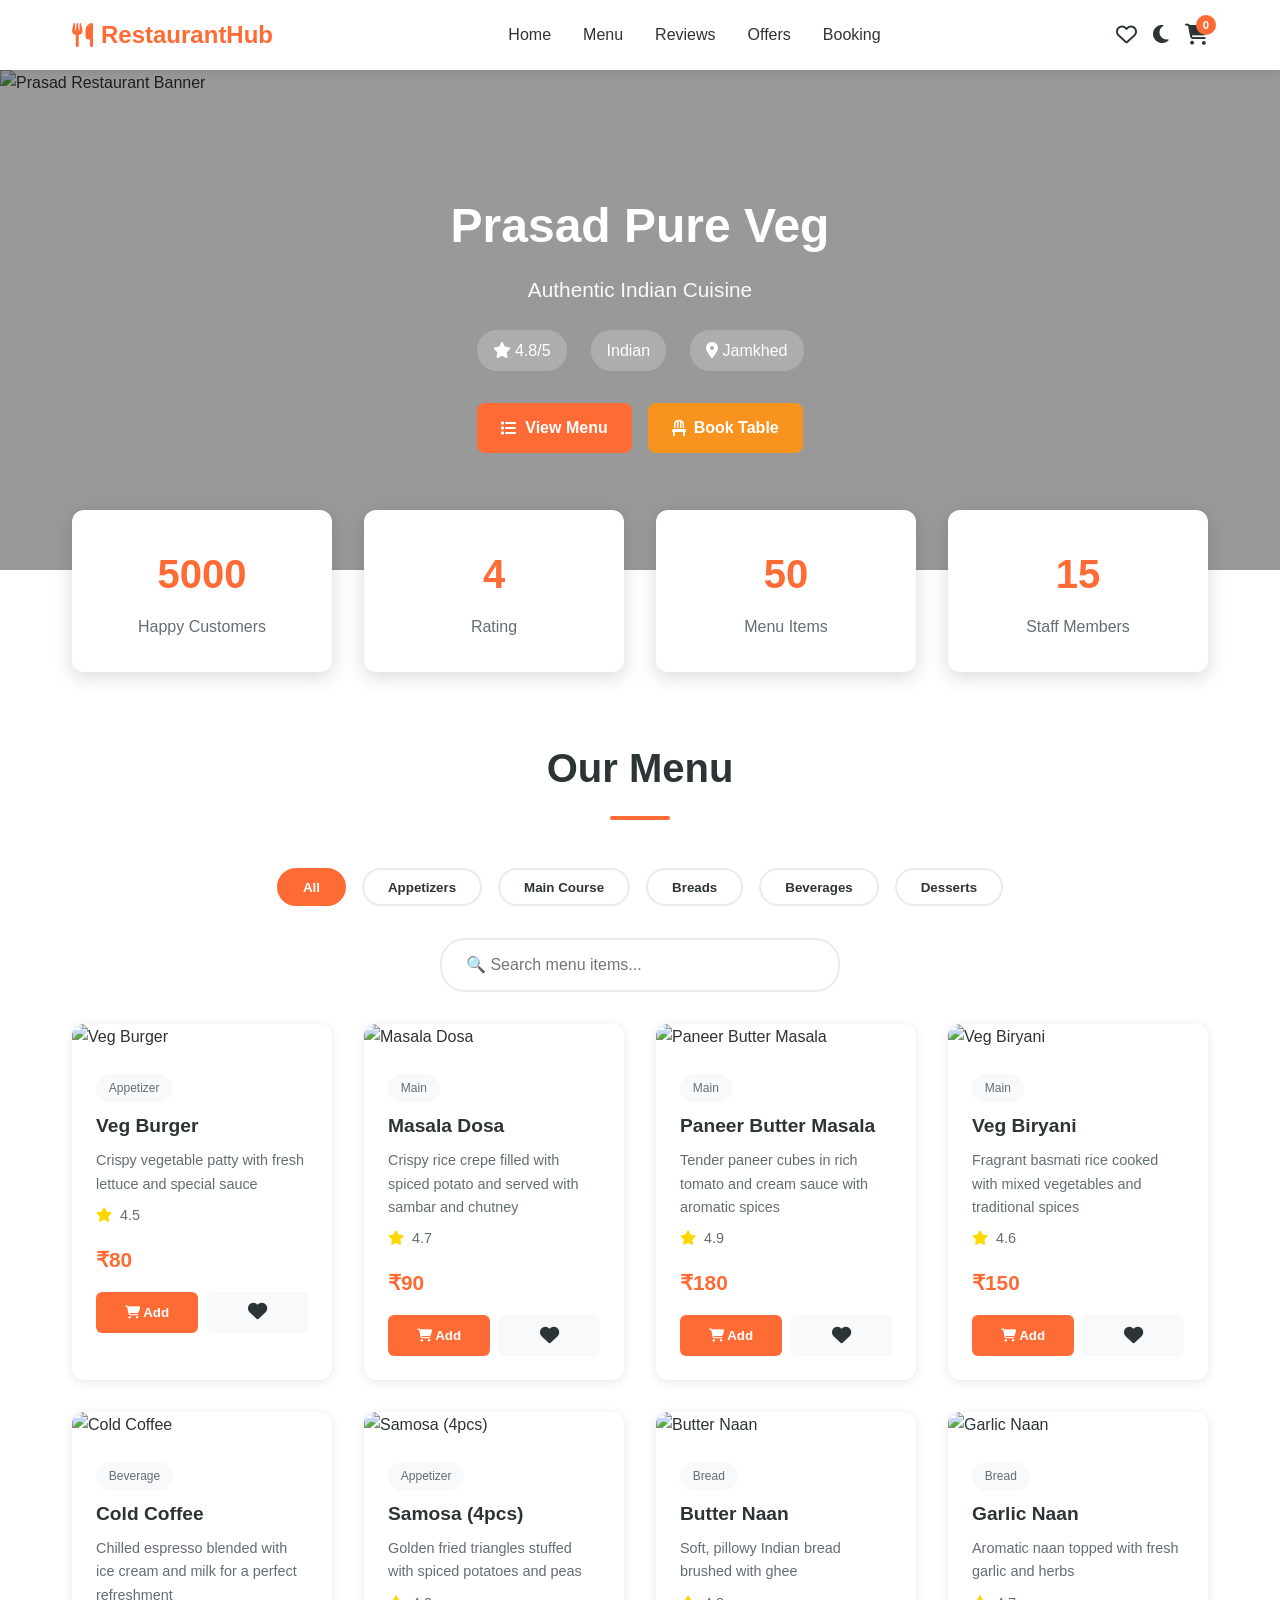
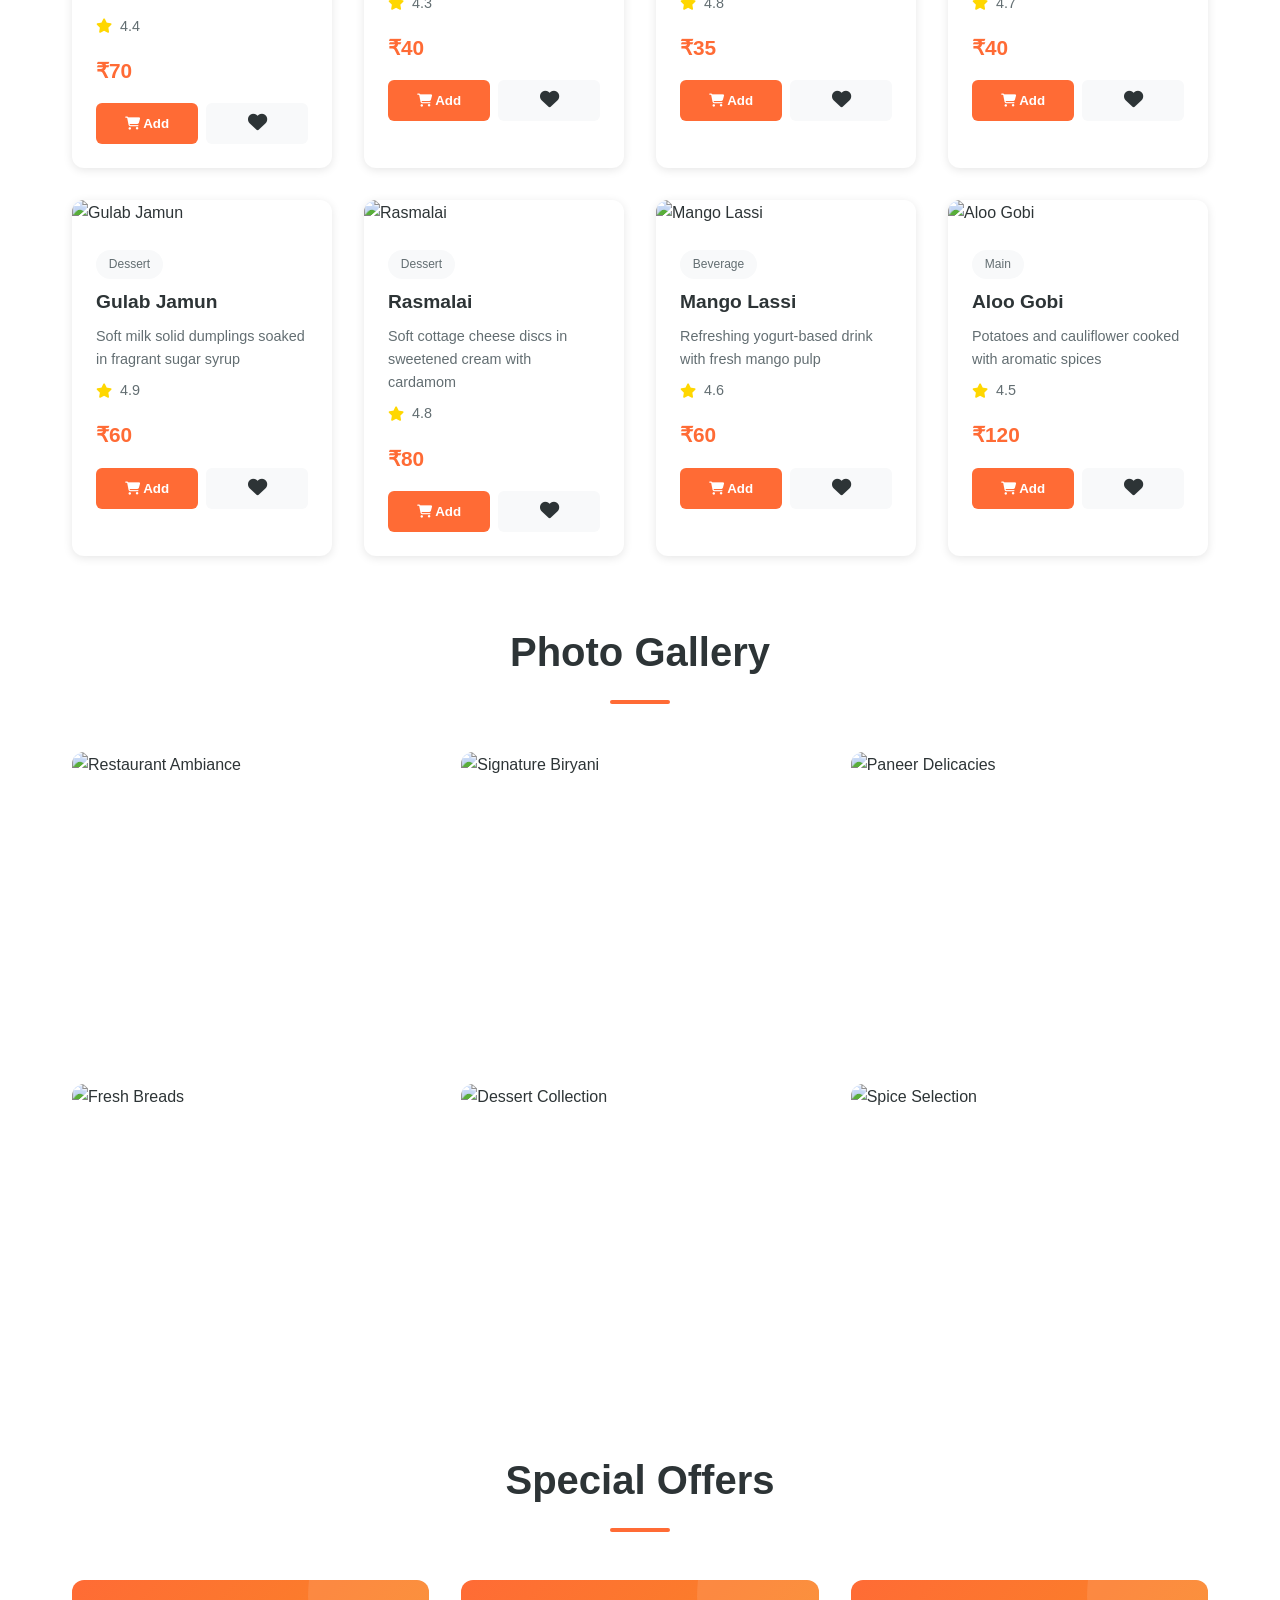
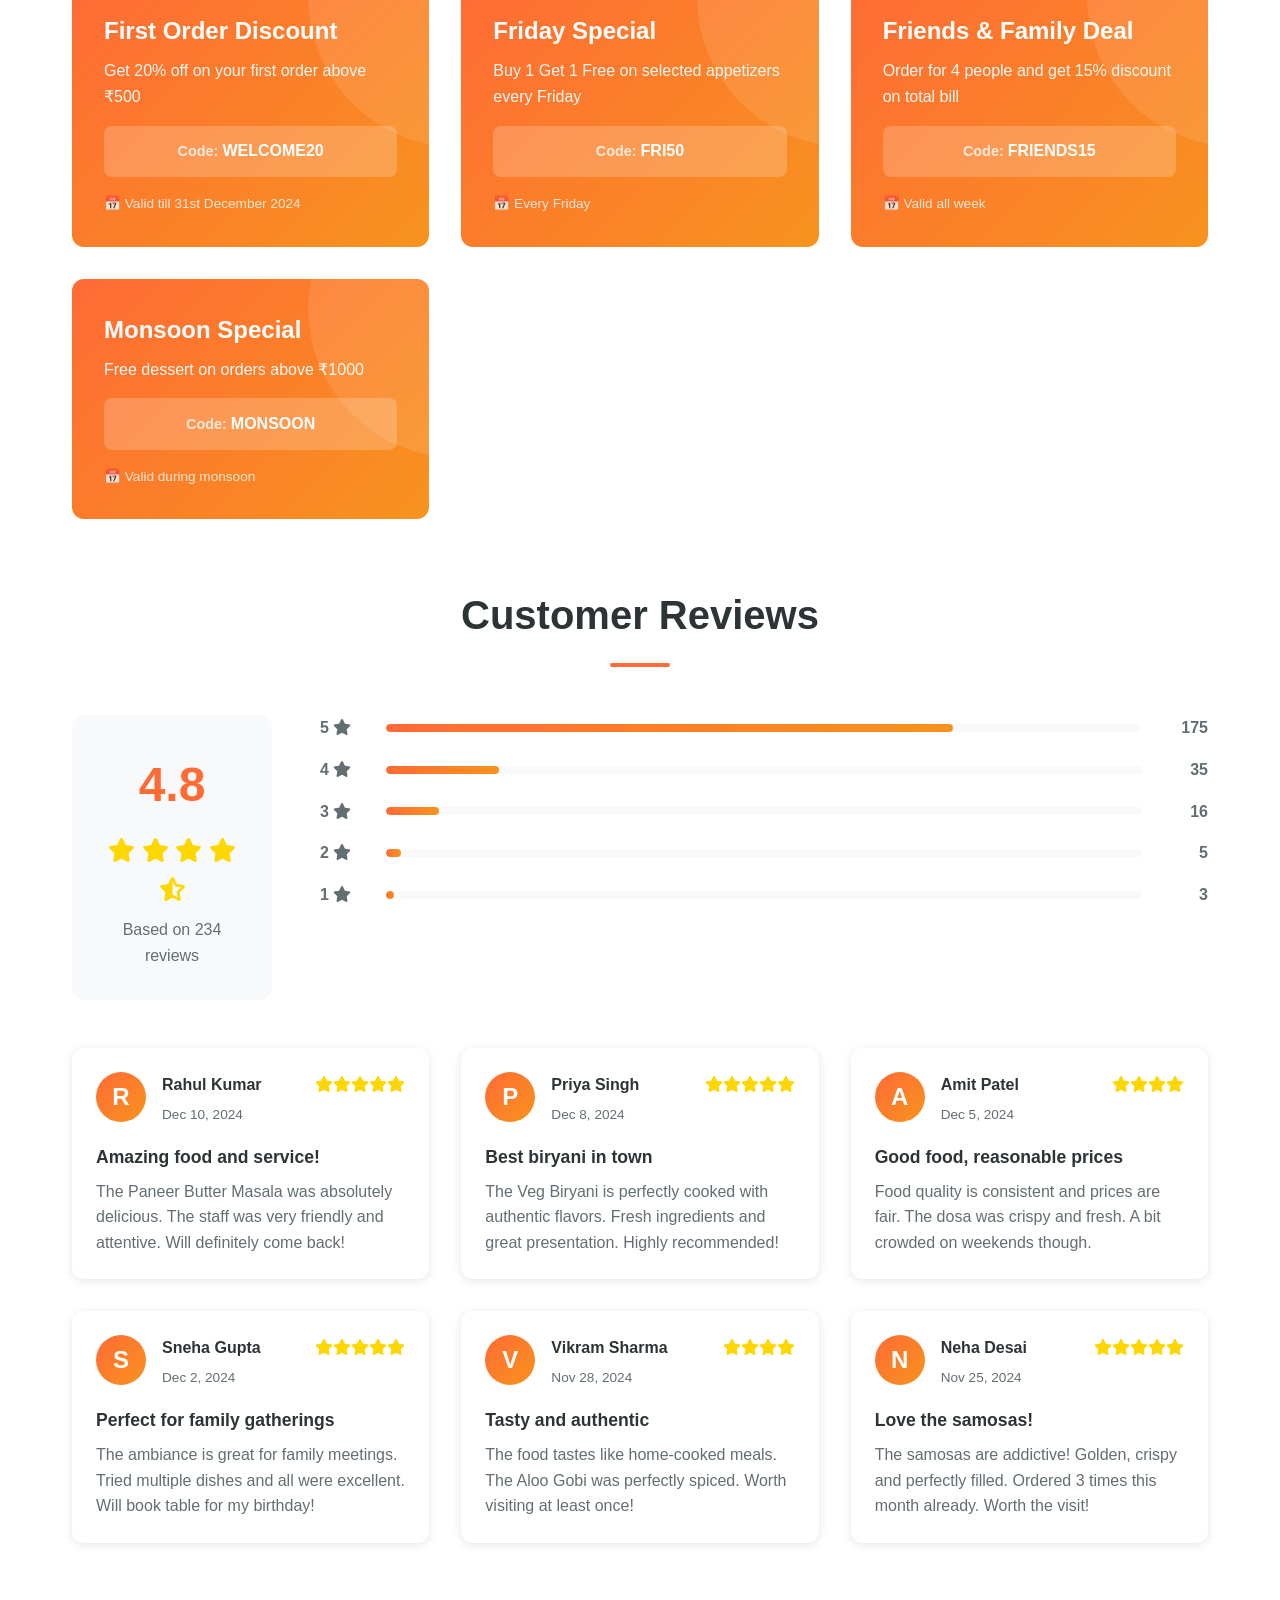
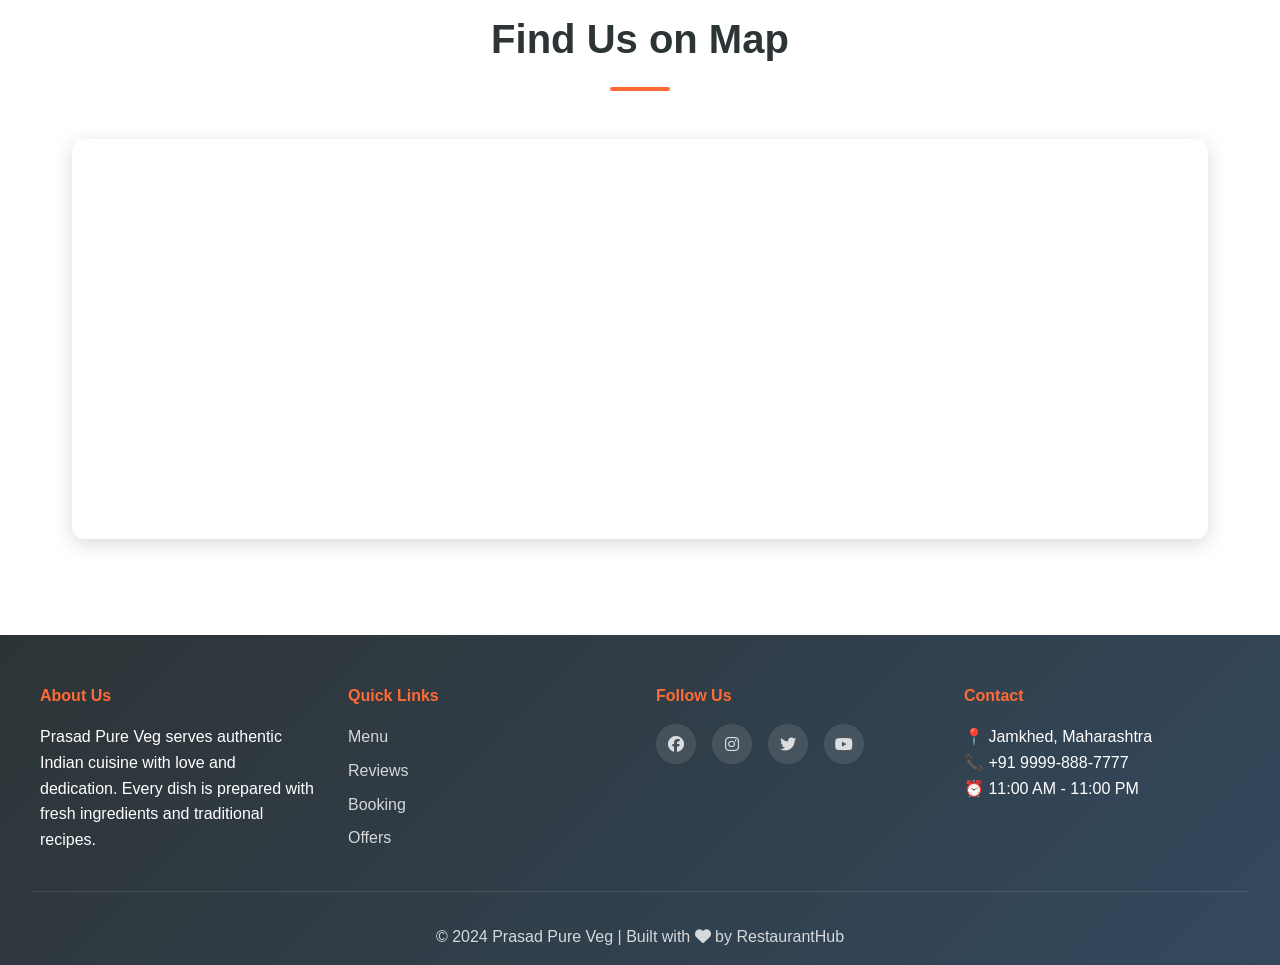
==== index.html @ a1efc106 "Initial commit - RestaurantHub website" ====
<!DOCTYPE html>
<html lang="en">
<head>
    <meta charset="UTF-8">
    <meta name="viewport" content="width=device-width, initial-scale=1.0">
    <title>Prasad Pure Veg | Indian Restaurant - RestaurantHub</title>
    <link rel="stylesheet" href="src/style.css">
    <link rel="stylesheet" href="https://cdnjs.cloudflare.com/ajax/libs/font-awesome/6.4.0/css/all.min.css">
</head>
<body>
    <!-- Navigation Bar -->
    <nav class="navbar">
        <div class="nav-container">
            <div class="nav-brand">
                <i class="fas fa-utensils"></i>
                <span>RestaurantHub</span>
            </div>
            <ul class="nav-menu">
                <li><a href="#hero" class="nav-link">Home</a></li>
                <li><a href="#menu" class="nav-link">Menu</a></li>
                <li><a href="#reviews" class="nav-link">Reviews</a></li>
                <li><a href="#offers" class="nav-link">Offers</a></li>
                <li><a href="booking.html" class="nav-link">Booking</a></li>
            </ul>
            <div class="nav-icons">
                <button id="favoriteBtn" class="icon-btn" title="Favorites">
                    <i class="far fa-heart"></i>
                </button>
                <button id="themeToggle" class="icon-btn" title="Dark Mode">
                    <i class="fas fa-moon"></i>
                </button>
                <button id="cartBtn" class="icon-btn" title="Cart">
                    <i class="fas fa-shopping-cart"></i>
                    <span class="cart-count">0</span>
                </button>
            </div>
            <button class="hamburger">
                <span></span>
                <span></span>
                <span></span>
            </button>
        </div>
    </nav>

    <!-- Hero Section -->
    <section id="hero" class="hero">
        <div class="hero-content">
            <div class="hero-banner">
                <img src="https://images.unsplash.com/photo-1546069901-ba9599a7e63c?w=1200&h=400&fit=crop" alt="Prasad Restaurant Banner" class="banner-img">
                <div class="hero-overlay">
                    <div class="hero-text">
                        <h1 class="restaurant-name">Prasad Pure Veg</h1>
                        <p class="tagline">Authentic Indian Cuisine</p>
                        <div class="hero-info">
                            <span class="rating">
                                <i class="fas fa-star"></i> 4.8/5
                            </span>
                            <span class="cuisine-badge">Indian</span>
                            <span class="location">
                                <i class="fas fa-map-marker-alt"></i> Jamkhed
                            </span>
                        </div>
                        <div class="hero-buttons">
                            <button class="btn btn-primary" onclick="document.getElementById('menu').scrollIntoView({behavior: 'smooth'})">
                                <i class="fas fa-list"></i> View Menu
                            </button>
                            <a href="booking.html" class="btn btn-secondary" style="text-decoration: none; display: inline-flex;">
                                <i class="fas fa-chair"></i> Book Table
                            </a>
                        </div>
                    </div>
                </div>
            </div>
        </div>

        <!-- Statistics Section -->
        <div class="stats-container">
            <div class="stat-card">
                <h3 class="stat-number" data-target="5000">0</h3>
                <p class="stat-label">Happy Customers</p>
            </div>
            <div class="stat-card">
                <h3 class="stat-number" data-target="4.8">0</h3>
                <p class="stat-label">Rating</p>
            </div>
            <div class="stat-card">
                <h3 class="stat-number" data-target="50">0</h3>
                <p class="stat-label">Menu Items</p>
            </div>
            <div class="stat-card">
                <h3 class="stat-number" data-target="15">0</h3>
                <p class="stat-label">Staff Members</p>
            </div>
        </div>
    </section>

    <!-- Menu Section -->
    <section id="menu" class="menu-section">
        <h2 class="section-title">Our Menu</h2>
        
        <!-- Menu Filter -->
        <div class="menu-filter">
            <button class="filter-btn active" data-filter="all">All</button>
            <button class="filter-btn" data-filter="appetizer">Appetizers</button>
            <button class="filter-btn" data-filter="main">Main Course</button>
            <button class="filter-btn" data-filter="bread">Breads</button>
            <button class="filter-btn" data-filter="beverage">Beverages</button>
            <button class="filter-btn" data-filter="dessert">Desserts</button>
        </div>

        <!-- Menu Search -->
        <div class="menu-search">
            <input type="text" id="searchInput" placeholder="🔍 Search menu items...">
        </div>

        <!-- Menu Items Grid -->
        <div class="menu-grid" id="menuGrid">
            <!-- Populated by JavaScript -->
        </div>
    </section>

    <!-- Gallery Section -->
    <section id="gallery" class="gallery-section">
        <h2 class="section-title">Photo Gallery</h2>
        <div class="gallery-grid" id="galleryGrid">
            <!-- Populated by JavaScript -->
        </div>
    </section>

    <!-- Offers Section -->
    <section id="offers" class="offers-section">
        <h2 class="section-title">Special Offers</h2>
        <div class="offers-container" id="offersContainer">
            <!-- Populated by JavaScript -->
        </div>
    </section>

    <!-- Reviews Section -->
    <section id="reviews" class="reviews-section">
        <h2 class="section-title">Customer Reviews</h2>
        
        <!-- Reviews Stats -->
        <div class="reviews-stats">
            <div class="rating-overview">
                <div class="rating-big">4.8</div>
                <div class="stars-big">
                    <i class="fas fa-star"></i>
                    <i class="fas fa-star"></i>
                    <i class="fas fa-star"></i>
                    <i class="fas fa-star"></i>
                    <i class="fas fa-star-half-alt"></i>
                </div>
                <p>Based on 234 reviews</p>
            </div>
            <div class="rating-bars">
                <div class="rating-bar">
                    <span class="bar-label">5 <i class="fas fa-star"></i></span>
                    <div class="bar-container">
                        <div class="bar-fill" style="width: 75%"></div>
                    </div>
                    <span class="bar-count">175</span>
                </div>
                <div class="rating-bar">
                    <span class="bar-label">4 <i class="fas fa-star"></i></span>
                    <div class="bar-container">
                        <div class="bar-fill" style="width: 15%"></div>
                    </div>
                    <span class="bar-count">35</span>
                </div>
                <div class="rating-bar">
                    <span class="bar-label">3 <i class="fas fa-star"></i></span>
                    <div class="bar-container">
                        <div class="bar-fill" style="width: 7%"></div>
                    </div>
                    <span class="bar-count">16</span>
                </div>
                <div class="rating-bar">
                    <span class="bar-label">2 <i class="fas fa-star"></i></span>
                    <div class="bar-container">
                        <div class="bar-fill" style="width: 2%"></div>
                    </div>
                    <span class="bar-count">5</span>
                </div>
                <div class="rating-bar">
                    <span class="bar-label">1 <i class="fas fa-star"></i></span>
                    <div class="bar-container">
                        <div class="bar-fill" style="width: 1%"></div>
                    </div>
                    <span class="bar-count">3</span>
                </div>
            </div>
        </div>

        <!-- Reviews Grid -->
        <div class="reviews-grid" id="reviewsGrid">
            <!-- Populated by JavaScript -->
        </div>
    </section>


    <!-- Location Section with Map -->
    <section id="location" class="location-section">
        <h2 class="section-title">Find Us on Map</h2>
        <div class="location-container">
            <iframe src="https://www.google.com/maps/embed?pb=!1m18!1m12!1m3!1d3756.5397456892347!2d75.59156342346821!3d19.280651482031536!2m3!1f0!2f0!3f0!3m2!1i1024!2i768!4f13.1!3m3!1m2!1s0x3bd946e5f5f5f5f5%3A0x5f5f5f5f5f5f5f5f!2sJamkhed%2C%20Maharashtra!5e0!3m2!1sen!2sin!4v1234567890123" width="100%" height="400" style="border:0;" allowfullscreen="" loading="lazy" referrerpolicy="no-referrer-when-downgrade"></iframe>
        </div>
    </section>

    <!-- Footer -->
    <footer class="footer">
        <div class="footer-content">
            <div class="footer-section">
                <h4>About Us</h4>
                <p>Prasad Pure Veg serves authentic Indian cuisine with love and dedication. Every dish is prepared with fresh ingredients and traditional recipes.</p>
            </div>
            <div class="footer-section">
                <h4>Quick Links</h4>
                <ul>
                    <li><a href="#menu">Menu</a></li>
                    <li><a href="#reviews">Reviews</a></li>
                    <li><a href="booking.html">Booking</a></li>
                    <li><a href="#offers">Offers</a></li>
                </ul>
            </div>
            <div class="footer-section">
                <h4>Follow Us</h4>
                <div class="social-links">
                    <a href="#" title="Facebook"><i class="fab fa-facebook"></i></a>
                    <a href="#" title="Instagram"><i class="fab fa-instagram"></i></a>
                    <a href="#" title="Twitter"><i class="fab fa-twitter"></i></a>
                    <a href="#" title="YouTube"><i class="fab fa-youtube"></i></a>
                </div>
            </div>
            <div class="footer-section">
                <h4>Contact</h4>
                <p>📍 Jamkhed, Maharashtra</p>
                <p>📞 +91 9999-888-7777</p>
                <p>⏰ 11:00 AM - 11:00 PM</p>
            </div>
        </div>
        <div class="footer-bottom">
            <p>&copy; 2024 Prasad Pure Veg | Built with <i class="fas fa-heart"></i> by RestaurantHub</p>
        </div>
    </footer>

    <!-- Cart Modal -->
    <div id="cartModal" class="modal">
        <div class="modal-content">
            <div class="modal-header">
                <h2>Your Cart</h2>
                <button class="close-btn">&times;</button>
            </div>
            <div class="cart-items" id="cartItems">
                <!-- Populated by JavaScript -->
            </div>
            <div class="cart-summary">
                <div class="summary-row">
                    <span>Subtotal:</span>
                    <span id="subtotal">₹0</span>
                </div>
                <div class="summary-row">
                    <span>Tax (5%):</span>
                    <span id="tax">₹0</span>
                </div>
                <div class="summary-row total">
                    <span>Total:</span>
                    <span id="total">₹0</span>
                </div>
                <button class="btn btn-primary btn-large">Proceed to Checkout</button>
            </div>
        </div>
    </div>

    <!-- Notification Toast -->
    <div id="toast" class="toast"></div>

    <!-- Scripts -->
    <script src="src/data.js"></script>
    <script src="src/script.js"></script>
</body>
</html>
---- src/style.css ----
* {
    margin: 0;
    padding: 0;
    box-sizing: border-box;
}

:root {
    --primary-color: #ff6b35;
    --secondary-color: #f7931e;
    --text-dark: #2d3436;
    --text-light: #636e72;
    --bg-light: #ffffff;
    --bg-secondary: #f8f9fa;
    --border-color: #e9ecef;
    --shadow: 0 2px 10px rgba(0, 0, 0, 0.1);
    --shadow-lg: 0 5px 20px rgba(0, 0, 0, 0.15);
    --transition: all 0.3s ease;
}

body.dark-mode {
    --text-dark: #ecf0f1;
    --text-light: #bdc3c7;
    --bg-light: #2c3e50;
    --bg-secondary: #34495e;
    --border-color: #445566;
}

html {
    scroll-behavior: smooth;
}

body {
    font-family: 'Segoe UI', Tahoma, Geneva, Verdana, sans-serif;
    color: var(--text-dark);
    background-color: var(--bg-light);
    line-height: 1.6;
    transition: var(--transition);
}

/* ============ NAVBAR ============ */
.navbar {
    background-color: var(--bg-light);
    box-shadow: var(--shadow);
    position: sticky;
    top: 0;
    z-index: 1000;
    transition: var(--transition);
}

.nav-container {
    max-width: 1200px;
    margin: 0 auto;
    padding: 1rem 2rem;
    display: flex;
    justify-content: space-between;
    align-items: center;
}

.nav-brand {
    display: flex;
    align-items: center;
    font-size: 1.5rem;
    font-weight: bold;
    color: var(--primary-color);
    gap: 0.5rem;
}

.nav-menu {
    display: flex;
    list-style: none;
    gap: 2rem;
}

.nav-link {
    color: var(--text-dark);
    text-decoration: none;
    transition: var(--transition);
    font-weight: 500;
}

.nav-link:hover {
    color: var(--primary-color);
}

.nav-icons {
    display: flex;
    gap: 1rem;
    align-items: center;
}

.icon-btn {
    background: none;
    border: none;
    font-size: 1.3rem;
    cursor: pointer;
    color: var(--text-dark);
    transition: var(--transition);
    position: relative;
}

.icon-btn:hover {
    color: var(--primary-color);
    transform: scale(1.2);
}

.cart-count {
    position: absolute;
    top: -8px;
    right: -8px;
    background-color: var(--primary-color);
    color: white;
    border-radius: 50%;
    width: 20px;
    height: 20px;
    display: flex;
    align-items: center;
    justify-content: center;
    font-size: 0.7rem;
    font-weight: bold;
}

.hamburger {
    display: none;
    flex-direction: column;
    background: none;
    border: none;
    cursor: pointer;
    gap: 5px;
}

.hamburger span {
    width: 25px;
    height: 3px;
    background-color: var(--text-dark);
    border-radius: 2px;
    transition: var(--transition);
}

/* ============ HERO SECTION ============ */
.hero {
    position: relative;
}

.hero-banner {
    position: relative;
    height: 500px;
    overflow: hidden;
}

.banner-img {
    width: 100%;
    height: 100%;
    object-fit: cover;
    animation: zoomIn 0.8s ease-out;
}

@keyframes zoomIn {
    from {
        transform: scale(1.1);
    }
    to {
        transform: scale(1);
    }
}

.hero-overlay {
    position: absolute;
    top: 0;
    left: 0;
    right: 0;
    bottom: 0;
    background: rgba(0, 0, 0, 0.4);
    display: flex;
    align-items: center;
    justify-content: center;
}

.hero-text {
    color: white;
    text-align: center;
    animation: slideInUp 0.8s ease-out;
    max-width: 600px;
    padding: 2rem;
}

@keyframes slideInUp {
    from {
        opacity: 0;
        transform: translateY(30px);
    }
    to {
        opacity: 1;
        transform: translateY(0);
    }
}

.restaurant-name {
    font-size: 3rem;
    font-weight: bold;
    margin-bottom: 0.5rem;
}

.tagline {
    font-size: 1.3rem;
    margin-bottom: 1rem;
    opacity: 0.95;
}

.hero-info {
    display: flex;
    justify-content: center;
    gap: 1.5rem;
    margin: 1.5rem 0;
    flex-wrap: wrap;
}

.rating, .cuisine-badge, .location {
    background: rgba(255, 255, 255, 0.2);
    padding: 0.5rem 1rem;
    border-radius: 20px;
    backdrop-filter: blur(10px);
    font-weight: 500;
}

.hero-buttons {
    display: flex;
    gap: 1rem;
    justify-content: center;
    margin-top: 2rem;
    flex-wrap: wrap;
}

/* ============ BUTTONS ============ */
.btn {
    padding: 0.75rem 1.5rem;
    border: none;
    border-radius: 8px;
    cursor: pointer;
    font-weight: 600;
    transition: var(--transition);
    display: inline-flex;
    align-items: center;
    gap: 0.5rem;
    font-size: 1rem;
}

.btn-primary {
    background-color: var(--primary-color);
    color: white;
}

.btn-primary:hover {
    background-color: #e55a2b;
    transform: translateY(-2px);
    box-shadow: var(--shadow-lg);
}

.btn-secondary {
    background-color: var(--secondary-color);
    color: white;
}

.btn-secondary:hover {
    background-color: #e6861a;
    transform: translateY(-2px);
    box-shadow: var(--shadow-lg);
}

.btn-large {
    padding: 1rem 2rem;
    font-size: 1.1rem;
    width: 100%;
}

/* ============ STATISTICS ============ */
.stats-container {
    display: grid;
    grid-template-columns: repeat(auto-fit, minmax(200px, 1fr));
    gap: 2rem;
    max-width: 1200px;
    margin: -60px auto 4rem;
    padding: 0 2rem;
    position: relative;
    z-index: 10;
}

.stat-card {
    background-color: var(--bg-light);
    padding: 2rem;
    border-radius: 12px;
    box-shadow: var(--shadow-lg);
    text-align: center;
    animation: fadeInUp 0.6s ease-out;
    transition: var(--transition);
}

.stat-card:hover {
    transform: translateY(-5px);
    box-shadow: var(--shadow-lg);
}

@keyframes fadeInUp {
    from {
        opacity: 0;
        transform: translateY(20px);
    }
    to {
        opacity: 1;
        transform: translateY(0);
    }
}

.stat-number {
    font-size: 2.5rem;
    font-weight: bold;
    color: var(--primary-color);
    margin-bottom: 0.5rem;
}

.stat-label {
    color: var(--text-light);
    font-weight: 500;
}

/* ============ SECTION TITLE ============ */
.section-title {
    font-size: 2.5rem;
    text-align: center;
    margin-bottom: 3rem;
    color: var(--text-dark);
    position: relative;
}

.section-title::after {
    content: '';
    display: block;
    width: 60px;
    height: 4px;
    background-color: var(--primary-color);
    margin: 1rem auto 0;
    border-radius: 2px;
}

/* ============ MENU SECTION ============ */
.menu-section {
    max-width: 1200px;
    margin: 4rem auto;
    padding: 0 2rem;
}

/* Menu Filter */
.menu-filter {
    display: flex;
    justify-content: center;
    gap: 1rem;
    margin-bottom: 2rem;
    flex-wrap: wrap;
}

.filter-btn {
    padding: 0.6rem 1.5rem;
    border: 2px solid var(--border-color);
    background-color: transparent;
    border-radius: 20px;
    cursor: pointer;
    transition: var(--transition);
    font-weight: 600;
    color: var(--text-dark);
}

.filter-btn:hover,
.filter-btn.active {
    background-color: var(--primary-color);
    color: white;
    border-color: var(--primary-color);
}

/* Menu Search */
.menu-search {
    margin-bottom: 2rem;
    display: flex;
    justify-content: center;
}

#searchInput {
    padding: 1rem 1.5rem;
    border: 2px solid var(--border-color);
    border-radius: 25px;
    width: 100%;
    max-width: 400px;
    font-size: 1rem;
    transition: var(--transition);
    background-color: var(--bg-light);
    color: var(--text-dark);
}

#searchInput:focus {
    outline: none;
    border-color: var(--primary-color);
    box-shadow: 0 0 10px rgba(255, 107, 53, 0.2);
}

/* Menu Grid */
.menu-grid {
    display: grid;
    grid-template-columns: repeat(auto-fill, minmax(250px, 1fr));
    gap: 2rem;
}

.menu-card {
    background-color: var(--bg-light);
    border-radius: 12px;
    overflow: hidden;
    box-shadow: var(--shadow);
    transition: var(--transition);
    animation: fadeInUp 0.6s ease-out;
}

.menu-card:hover {
    transform: translateY(-8px);
    box-shadow: var(--shadow-lg);
}

.menu-card-image {
    width: 100%;
    height: 200px;
    object-fit: cover;
    transition: var(--transition);
}

.menu-card:hover .menu-card-image {
    transform: scale(1.1);
}

.menu-card-content {
    padding: 1.5rem;
}

.menu-card-header {
    display: flex;
    justify-content: space-between;
    align-items: start;
    margin-bottom: 0.5rem;
}

.menu-card-name {
    font-size: 1.2rem;
    font-weight: bold;
    color: var(--text-dark);
}

.menu-card-category {
    display: inline-block;
    background-color: var(--bg-secondary);
    color: var(--text-light);
    padding: 0.3rem 0.8rem;
    border-radius: 15px;
    font-size: 0.75rem;
    margin-bottom: 0.5rem;
}

.menu-card-price {
    color: var(--primary-color);
    font-size: 1.3rem;
    font-weight: bold;
}

.menu-card-description {
    color: var(--text-light);
    font-size: 0.9rem;
    margin: 0.5rem 0;
}

.menu-card-rating {
    display: flex;
    align-items: center;
    gap: 0.5rem;
    color: var(--text-light);
    font-size: 0.9rem;
    margin-bottom: 1rem;
}

.menu-card-rating i {
    color: #ffd700;
}

.menu-card-footer {
    display: flex;
    gap: 0.5rem;
}

.menu-card-footer button {
    flex: 1;
    padding: 0.6rem;
    border: none;
    border-radius: 6px;
    cursor: pointer;
    font-weight: 600;
    transition: var(--transition);
}

.cart-btn {
    background-color: var(--primary-color);
    color: white;
}

.cart-btn:hover {
    background-color: #e55a2b;
}

.fav-btn {
    background-color: var(--bg-secondary);
    color: var(--text-dark);
    font-size: 1.2rem;
    padding: 0.6rem 0.8rem;
}

.fav-btn.active {
    background-color: #ff6b9d;
    color: white;
}

/* ============ GALLERY SECTION ============ */
.gallery-section {
    max-width: 1200px;
    margin: 4rem auto;
    padding: 0 2rem;
}

.gallery-grid {
    display: grid;
    grid-template-columns: repeat(auto-fill, minmax(300px, 1fr));
    gap: 2rem;
}

.gallery-item {
    position: relative;
    border-radius: 12px;
    overflow: hidden;
    cursor: pointer;
    height: 300px;
}

.gallery-img {
    width: 100%;
    height: 100%;
    object-fit: cover;
    transition: var(--transition);
}

.gallery-item:hover .gallery-img {
    transform: scale(1.1);
}

.gallery-overlay {
    position: absolute;
    top: 0;
    left: 0;
    right: 0;
    bottom: 0;
    background: rgba(0, 0, 0, 0.5);
    display: flex;
    align-items: center;
    justify-content: center;
    opacity: 0;
    transition: var(--transition);
}

.gallery-item:hover .gallery-overlay {
    opacity: 1;
}

.gallery-overlay i {
    font-size: 3rem;
    color: white;
}

/* ============ OFFERS SECTION ============ */
.offers-section {
    max-width: 1200px;
    margin: 4rem auto;
    padding: 0 2rem;
}

.offers-container {
    display: grid;
    grid-template-columns: repeat(auto-fill, minmax(280px, 1fr));
    gap: 2rem;
}

.offer-card {
    background: linear-gradient(135deg, var(--primary-color), var(--secondary-color));
    color: white;
    padding: 2rem;
    border-radius: 12px;
    position: relative;
    overflow: hidden;
    animation: fadeInUp 0.6s ease-out;
}

.offer-card::before {
    content: '';
    position: absolute;
    top: -50%;
    right: -50%;
    width: 300px;
    height: 300px;
    background: rgba(255, 255, 255, 0.1);
    border-radius: 50%;
}

.offer-content {
    position: relative;
    z-index: 2;
}

.offer-title {
    font-size: 1.5rem;
    font-weight: bold;
    margin-bottom: 0.5rem;
}

.offer-description {
    margin-bottom: 1rem;
    opacity: 0.95;
}

.offer-code {
    background: rgba(255, 255, 255, 0.2);
    padding: 0.8rem;
    border-radius: 8px;
    text-align: center;
    font-weight: bold;
    margin-bottom: 1rem;
}

.offer-code::before {
    content: 'Code: ';
    font-size: 0.9rem;
    opacity: 0.8;
}

.offer-validity {
    font-size: 0.85rem;
    opacity: 0.8;
}

/* ============ REVIEWS SECTION ============ */
.reviews-section {
    max-width: 1200px;
    margin: 4rem auto;
    padding: 0 2rem;
}

.reviews-stats {
    display: grid;
    grid-template-columns: 200px 1fr;
    gap: 3rem;
    margin-bottom: 3rem;
    align-items: start;
}

.rating-overview {
    background-color: var(--bg-secondary);
    padding: 2rem;
    border-radius: 12px;
    text-align: center;
}

.rating-big {
    font-size: 3rem;
    font-weight: bold;
    color: var(--primary-color);
}

.stars-big {
    color: #ffd700;
    font-size: 1.5rem;
    margin: 0.5rem 0;
}

.rating-big + p,
.stars-big + p {
    color: var(--text-light);
    margin-top: 0.5rem;
}

.rating-bars {
    display: flex;
    flex-direction: column;
    gap: 1rem;
}

.rating-bar {
    display: grid;
    grid-template-columns: 50px 1fr 50px;
    gap: 1rem;
    align-items: center;
}

.bar-label {
    font-weight: 600;
    color: var(--text-light);
}

.bar-container {
    background-color: var(--bg-secondary);
    height: 8px;
    border-radius: 4px;
    overflow: hidden;
}

.bar-fill {
    height: 100%;
    background: linear-gradient(90deg, var(--primary-color), var(--secondary-color));
    border-radius: 4px;
    animation: fillBar 0.8s ease-out;
}

@keyframes fillBar {
    from {
        width: 0 !important;
    }
}

.bar-count {
    text-align: right;
    font-weight: 600;
    color: var(--text-light);
}

/* Reviews Grid */
.reviews-grid {
    display: grid;
    grid-template-columns: repeat(auto-fill, minmax(320px, 1fr));
    gap: 2rem;
}

.review-card {
    background-color: var(--bg-light);
    padding: 1.5rem;
    border-radius: 12px;
    box-shadow: var(--shadow);
    animation: fadeInUp 0.6s ease-out;
}

.review-header {
    display: flex;
    justify-content: space-between;
    align-items: start;
    margin-bottom: 1rem;
}

.reviewer-info {
    display: flex;
    gap: 1rem;
}

.reviewer-avatar {
    width: 50px;
    height: 50px;
    border-radius: 50%;
    background: linear-gradient(135deg, var(--primary-color), var(--secondary-color));
    display: flex;
    align-items: center;
    justify-content: center;
    color: white;
    font-weight: bold;
    font-size: 1.5rem;
}

.reviewer-details h4 {
    margin-bottom: 0.2rem;
    color: var(--text-dark);
}

.reviewer-date {
    color: var(--text-light);
    font-size: 0.85rem;
}

.review-rating {
    color: #ffd700;
    font-size: 1rem;
}

.review-title {
    font-weight: bold;
    font-size: 1.1rem;
    margin-bottom: 0.5rem;
    color: var(--text-dark);
}

.review-text {
    color: var(--text-light);
    line-height: 1.6;
}

/* ============ BOOKING SECTION ============ */
.booking-section {
    max-width: 1200px;
    margin: 4rem auto;
    padding: 0 2rem;
}

.booking-container {
    display: grid;
    grid-template-columns: 1fr 350px;
    gap: 3rem;
    margin-top: 3rem;
}

.booking-form {
    background-color: var(--bg-light);
    padding: 2rem;
    border-radius: 12px;
    box-shadow: var(--shadow);
}

.form-group {
    margin-bottom: 1.5rem;
}

.form-group label {
    display: block;
    margin-bottom: 0.5rem;
    font-weight: 600;
    color: var(--text-dark);
}

.form-group input,
.form-group select,
.form-group textarea {
    width: 100%;
    padding: 0.8rem;
    border: 2px solid var(--border-color);
    border-radius: 8px;
    font-size: 1rem;
    transition: var(--transition);
    background-color: var(--bg-light);
    color: var(--text-dark);
    font-family: inherit;
}

.form-group input:focus,
.form-group select:focus,
.form-group textarea:focus {
    outline: none;
    border-color: var(--primary-color);
    box-shadow: 0 0 10px rgba(255, 107, 53, 0.2);
}

.form-row {
    display: grid;
    grid-template-columns: 1fr 1fr;
    gap: 1.5rem;
}

.booking-info {
    background-color: var(--bg-secondary);
    padding: 2rem;
    border-radius: 12px;
    height: fit-content;
}

.booking-info h3 {
    margin-bottom: 1.5rem;
    color: var(--text-dark);
}

.info-item {
    display: flex;
    gap: 1rem;
    margin-bottom: 1.5rem;
}

.info-item i {
    font-size: 1.5rem;
    color: var(--primary-color);
    width: 30px;
    text-align: center;
}

.info-item strong {
    display: block;
    color: var(--text-dark);
}

.info-item p {
    color: var(--text-light);
    font-size: 0.9rem;
}

/* ============ LOCATION SECTION ============ */
.location-section {
    max-width: 1200px;
    margin: 4rem auto;
    padding: 0 2rem;
}

.location-container {
    border-radius: 12px;
    overflow: hidden;
    box-shadow: var(--shadow-lg);
    height: 400px;
}

/* ============ FOOTER ============ */
.footer {
    background: linear-gradient(135deg, var(--text-dark), #34495e);
    color: white;
    margin-top: 6rem;
    padding: 3rem 2rem 1rem;
}

.footer-content {
    max-width: 1200px;
    margin: 0 auto;
    display: grid;
    grid-template-columns: repeat(auto-fit, minmax(250px, 1fr));
    gap: 2rem;
    margin-bottom: 2rem;
}

.footer-section h4 {
    margin-bottom: 1rem;
    color: var(--primary-color);
}

.footer-section ul {
    list-style: none;
}

.footer-section a {
    color: rgba(255, 255, 255, 0.8);
    text-decoration: none;
    transition: var(--transition);
    display: block;
    margin-bottom: 0.5rem;
}

.footer-section a:hover {
    color: white;
    margin-left: 0.5rem;
}

.social-links {
    display: flex;
    gap: 1rem;
}

.social-links a {
    display: inline-flex;
    align-items: center;
    justify-content: center;
    width: 40px;
    height: 40px;
    background-color: rgba(255, 255, 255, 0.1);
    border-radius: 50%;
    transition: var(--transition);
}

.social-links a:hover {
    background-color: var(--primary-color);
    transform: translateY(-3px);
}

.footer-bottom {
    text-align: center;
    padding-top: 2rem;
    border-top: 1px solid rgba(255, 255, 255, 0.1);
    color: rgba(255, 255, 255, 0.8);
}

/* ============ MODALS ============ */
.modal {
    display: none;
    position: fixed;
    top: 0;
    left: 0;
    right: 0;
    bottom: 0;
    background-color: rgba(0, 0, 0, 0.5);
    z-index: 2000;
    align-items: center;
    justify-content: center;
    animation: fadeIn 0.3s ease-out;
}

.modal.active {
    display: flex;
}

@keyframes fadeIn {
    from {
        opacity: 0;
    }
    to {
        opacity: 1;
    }
}

.modal-content {
    background-color: var(--bg-light);
    border-radius: 12px;
    max-width: 500px;
    width: 90%;
    max-height: 90vh;
    overflow-y: auto;
    animation: slideInDown 0.3s ease-out;
}

@keyframes slideInDown {
    from {
        opacity: 0;
        transform: translateY(-50px);
    }
    to {
        opacity: 1;
        transform: translateY(0);
    }
}

.modal-header {
    display: flex;
    justify-content: space-between;
    align-items: center;
    padding: 1.5rem;
    border-bottom: 1px solid var(--border-color);
}

.close-btn {
    background: none;
    border: none;
    font-size: 1.5rem;
    cursor: pointer;
    color: var(--text-dark);
    transition: var(--transition);
}

.close-btn:hover {
    color: var(--primary-color);
}

.cart-items {
    padding: 1.5rem;
    min-height: 200px;
}

.cart-item {
    display: flex;
    gap: 1rem;
    margin-bottom: 1.5rem;
    padding-bottom: 1.5rem;
    border-bottom: 1px solid var(--border-color);
}

.cart-item-image {
    width: 80px;
    height: 80px;
    border-radius: 8px;
    object-fit: cover;
}

.cart-item-details {
    flex: 1;
}

.cart-item-name {
    font-weight: bold;
    margin-bottom: 0.3rem;
}

.cart-item-price {
    color: var(--primary-color);
    font-weight: bold;
    margin-bottom: 0.5rem;
}

.cart-item-controls {
    display: flex;
    align-items: center;
    gap: 0.5rem;
}

.quantity-btn {
    background-color: var(--bg-secondary);
    border: none;
    width: 25px;
    height: 25px;
    border-radius: 4px;
    cursor: pointer;
    font-weight: bold;
}

.quantity-display {
    min-width: 30px;
    text-align: center;
}

.remove-btn {
    background-color: #ff6b9d;
    color: white;
    border: none;
    padding: 0.3rem 0.6rem;
    border-radius: 4px;
    cursor: pointer;
    font-size: 0.85rem;
}

.empty-cart {
    text-align: center;
    padding: 2rem;
    color: var(--text-light);
}

.cart-summary {
    padding: 1.5rem;
    border-top: 1px solid var(--border-color);
}

.summary-row {
    display: flex;
    justify-content: space-between;
    margin-bottom: 1rem;
    color: var(--text-light);
}

.summary-row.total {
    font-size: 1.2rem;
    font-weight: bold;
    color: var(--text-dark);
    border-top: 1px solid var(--border-color);
    padding-top: 1rem;
}

/* ============ TOAST NOTIFICATION ============ */
.toast {
    position: fixed;
    bottom: 2rem;
    right: 2rem;
    background-color: var(--primary-color);
    color: white;
    padding: 1rem 1.5rem;
    border-radius: 8px;
    box-shadow: var(--shadow-lg);
    z-index: 3000;
    display: none;
    animation: slideInRight 0.3s ease-out;
}

.toast.show {
    display: block;
}

@keyframes slideInRight {
    from {
        opacity: 0;
        transform: translateX(100px);
    }
    to {
        opacity: 1;
        transform: translateX(0);
    }
}

/* ============ RESPONSIVE DESIGN ============ */
@media (max-width: 768px) {
    .nav-menu {
        gap: 1rem;
        font-size: 0.9rem;
    }

    .restaurant-name {
        font-size: 2rem;
    }

    .tagline {
        font-size: 1rem;
    }

    .hero-info {
        gap: 0.8rem;
    }

    .section-title {
        font-size: 2rem;
    }

    .menu-grid {
        grid-template-columns: repeat(auto-fill, minmax(200px, 1fr));
        gap: 1.5rem;
    }

    .menu-filter {
        gap: 0.5rem;
    }

    .filter-btn {
        padding: 0.5rem 1rem;
        font-size: 0.9rem;
    }

    .reviews-stats {
        grid-template-columns: 1fr;
        gap: 1.5rem;
    }

    .booking-container {
        grid-template-columns: 1fr;
    }

    .form-row {
        grid-template-columns: 1fr;
    }

    .stats-container {
        grid-template-columns: repeat(2, 1fr);
        gap: 1rem;
        margin: -40px 1rem 2rem;
    }

    .stat-card {
        padding: 1.5rem;
    }

    .stat-number {
        font-size: 2rem;
    }

    .footer-content {
        grid-template-columns: repeat(2, 1fr);
    }
}

@media (max-width: 600px) {
    .hamburger {
        display: flex;
    }

    .nav-menu {
        display: none;
        position: absolute;
        top: 100%;
        left: 0;
        right: 0;
        background-color: var(--bg-light);
        flex-direction: column;
        padding: 1rem;
        gap: 0;
        box-shadow: var(--shadow);
    }

    .nav-menu.active {
        display: flex;
    }

    .nav-link {
        display: block;
        padding: 0.8rem;
    }

    .hero-banner {
        height: 300px;
    }

    .restaurant-name {
        font-size: 1.5rem;
    }

    .hero-buttons {
        flex-direction: column;
        width: 100%;
    }

    .btn {
        width: 100%;
    }

    .hero-info {
        flex-direction: column;
        gap: 0.5rem;
    }

    .stats-container {
        grid-template-columns: repeat(2, 1fr);
        gap: 1rem;
        margin: -30px 1rem 2rem;
    }

    .stat-number {
        font-size: 1.5rem;
    }

    .section-title {
        font-size: 1.5rem;
    }

    .menu-grid {
        grid-template-columns: 1fr;
    }

    .filter-btn {
        flex: 1;
        min-width: 80px;
    }

    .menu-filter {
        gap: 0.3rem;
        overflow-x: auto;
    }

    #searchInput {
        max-width: 100%;
    }

    .gallery-grid {
        grid-template-columns: repeat(auto-fill, minmax(200px, 1fr));
    }

    .reviews-grid {
        grid-template-columns: 1fr;
    }

    .footer-content {
        grid-template-columns: 1fr;
    }

    .toast {
        left: 1rem;
        right: 1rem;
        bottom: 1rem;
    }

    .modal-content {
        width: 95%;
        max-height: 95vh;
    }
}

@media (max-width: 400px) {
    .nav-container {
        padding: 1rem;
    }

    .nav-brand {
        font-size: 1.2rem;
    }

    .nav-icons {
        gap: 0.5rem;
    }

    .hero-info {
        flex-wrap: wrap;
        font-size: 0.85rem;
    }

    .rating, .cuisine-badge, .location {
        padding: 0.3rem 0.6rem;
        font-size: 0.8rem;
    }

    .menu-card-name {
        font-size: 1rem;
    }

    .stats-container {
        grid-template-columns: 1fr;
        margin: -20px 0.5rem 1rem;
    }

    .stat-number {
        font-size: 1.3rem;
    }
}
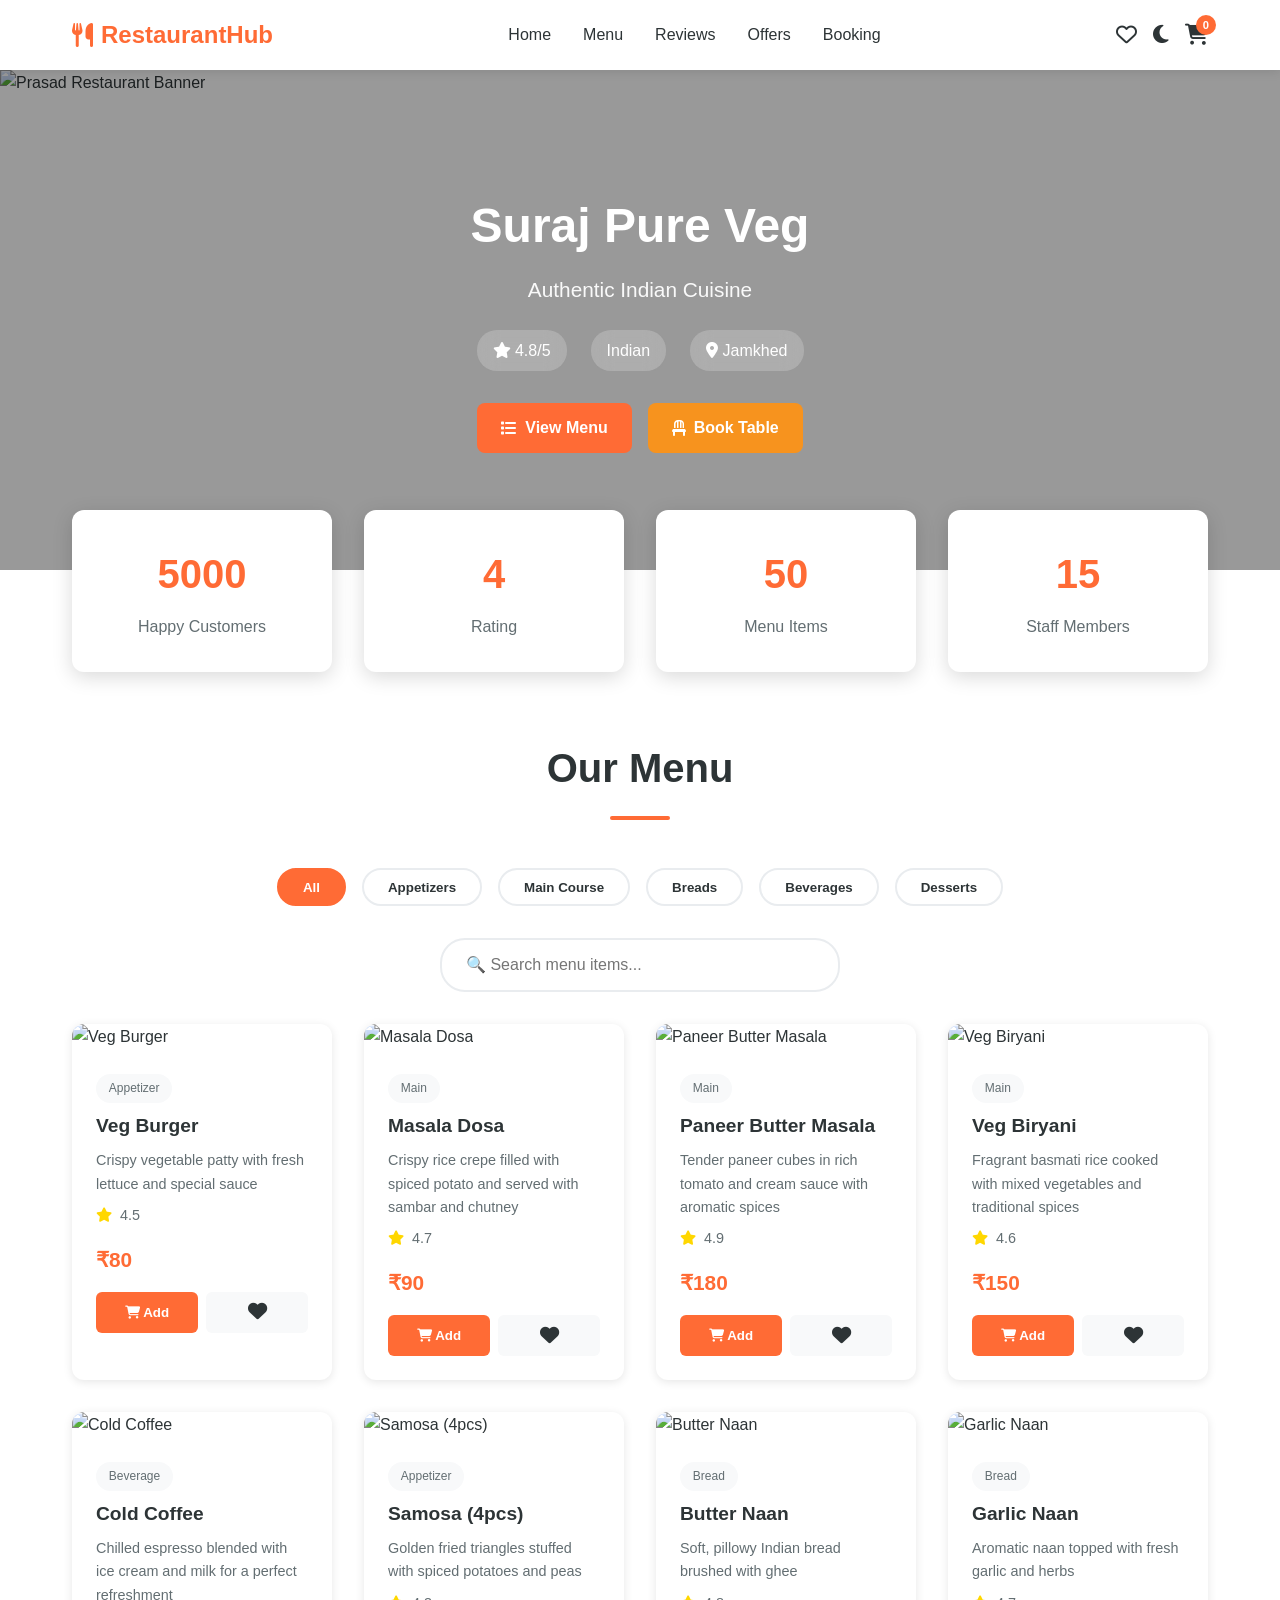
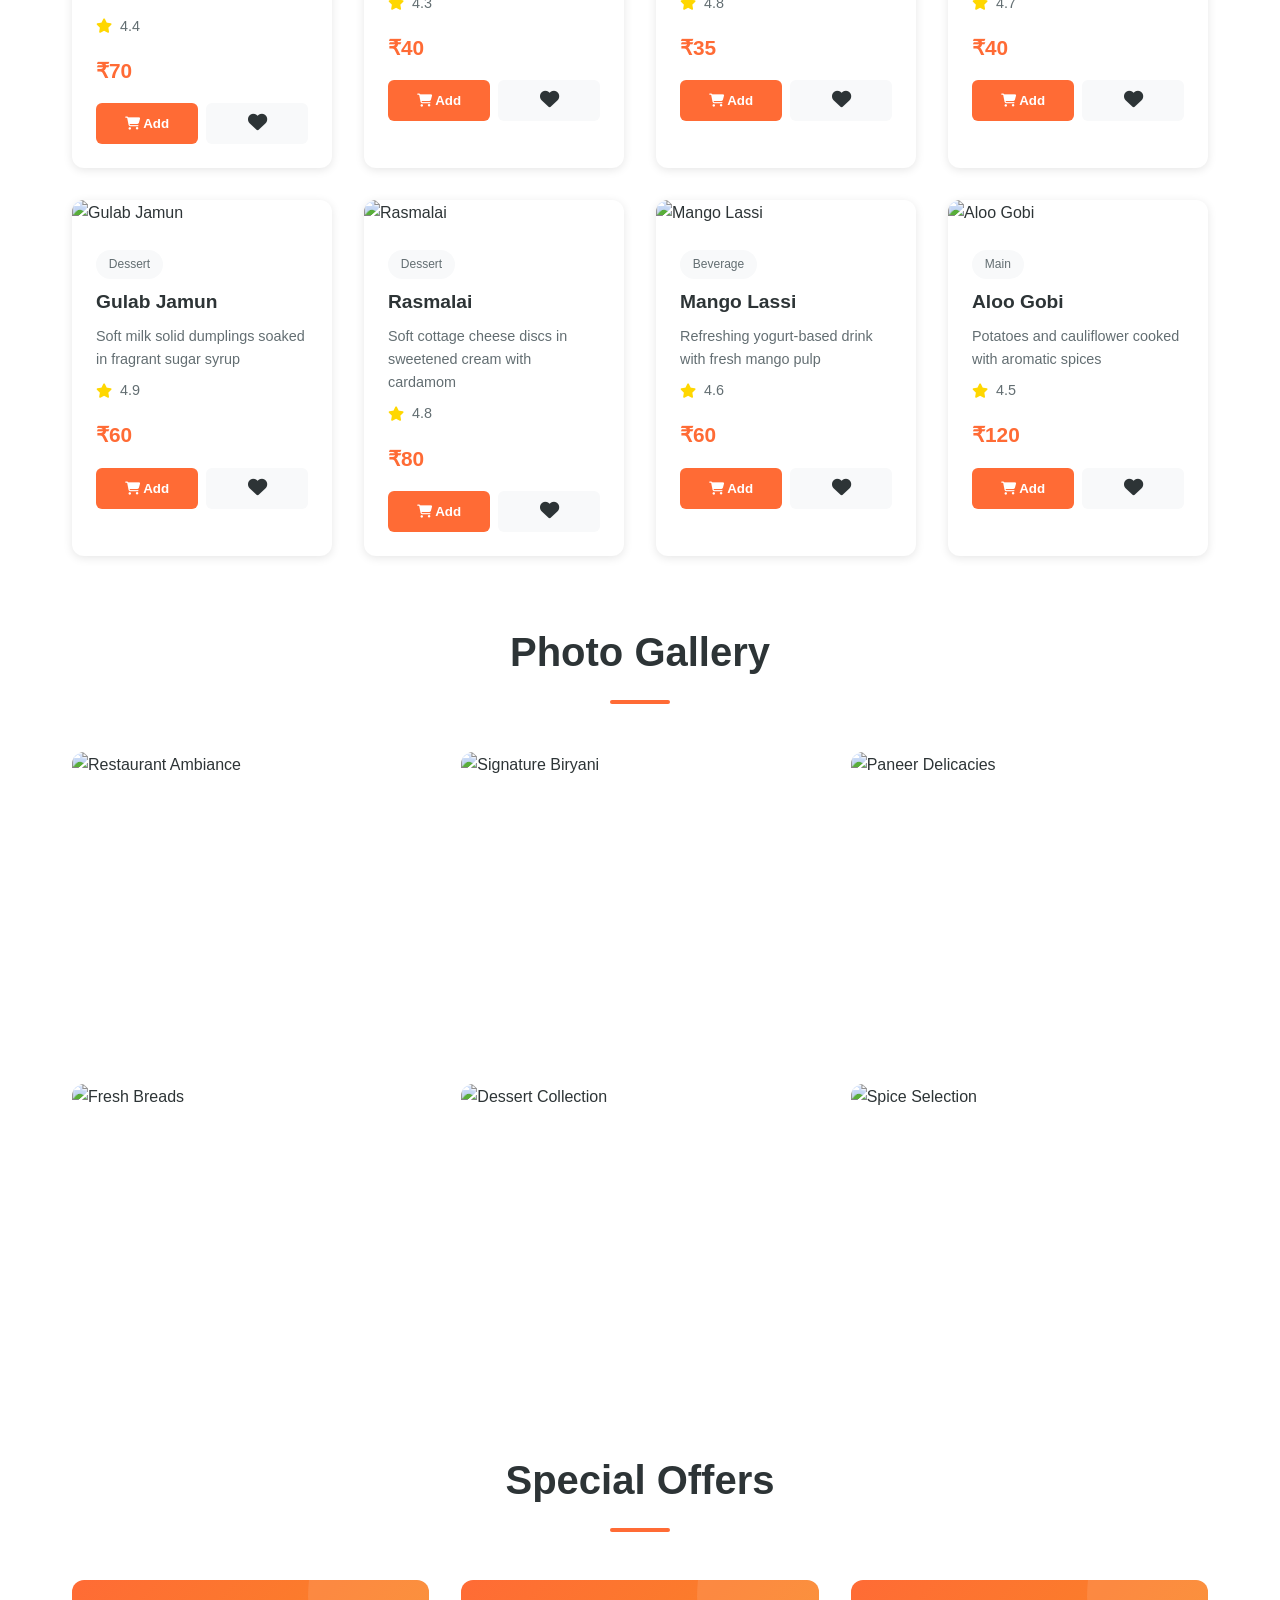
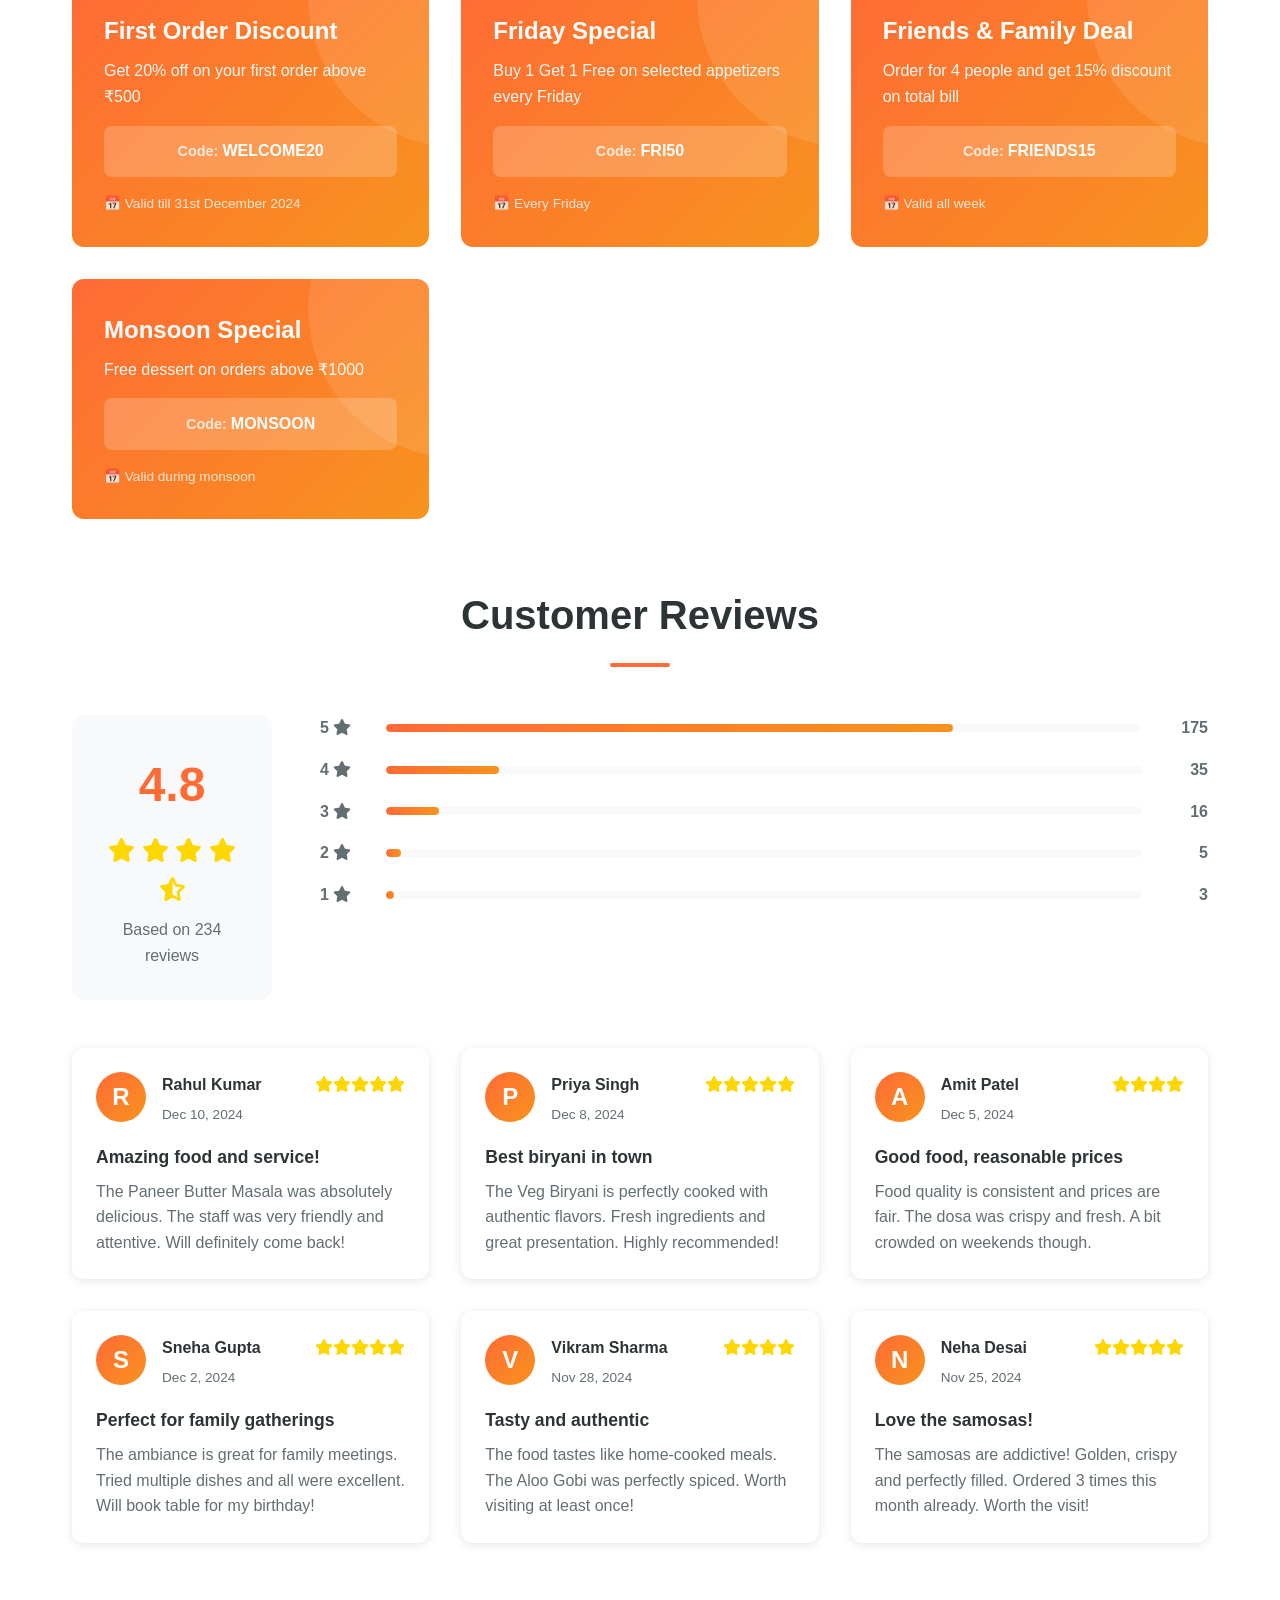
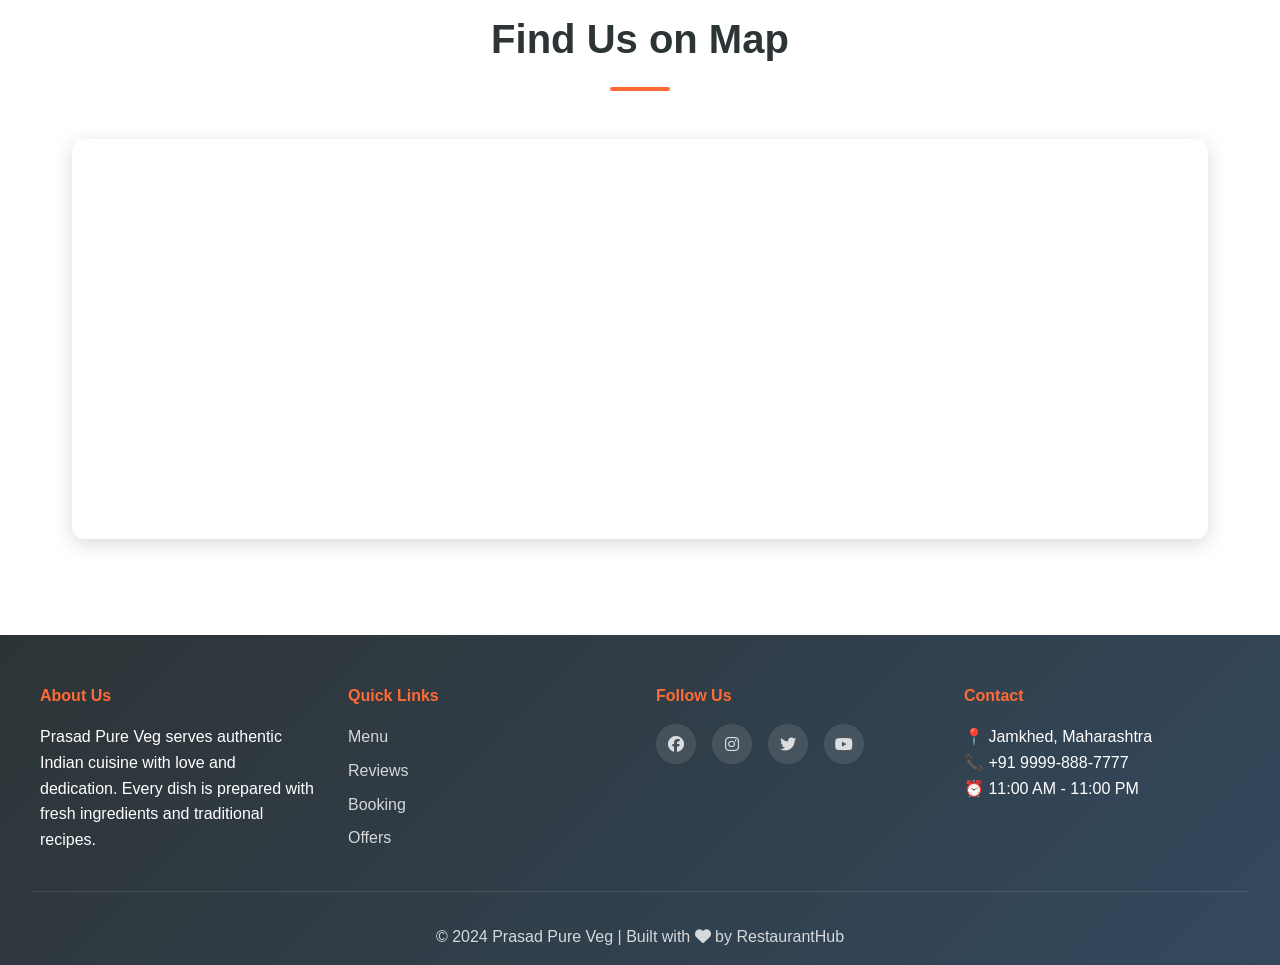
==== commit e5c99448: "change the name to suraj" ====
--- a/index.html
+++ b/index.html
@@ -49,7 +49,7 @@
                 <img src="https://images.unsplash.com/photo-1546069901-ba9599a7e63c?w=1200&h=400&fit=crop" alt="Prasad Restaurant Banner" class="banner-img">
                 <div class="hero-overlay">
                     <div class="hero-text">
-                        <h1 class="restaurant-name">Prasad Pure Veg</h1>
+                        <h1 class="restaurant-name">Suraj Pure Veg</h1>
                         <p class="tagline">Authentic Indian Cuisine</p>
                         <div class="hero-info">
                             <span class="rating">
